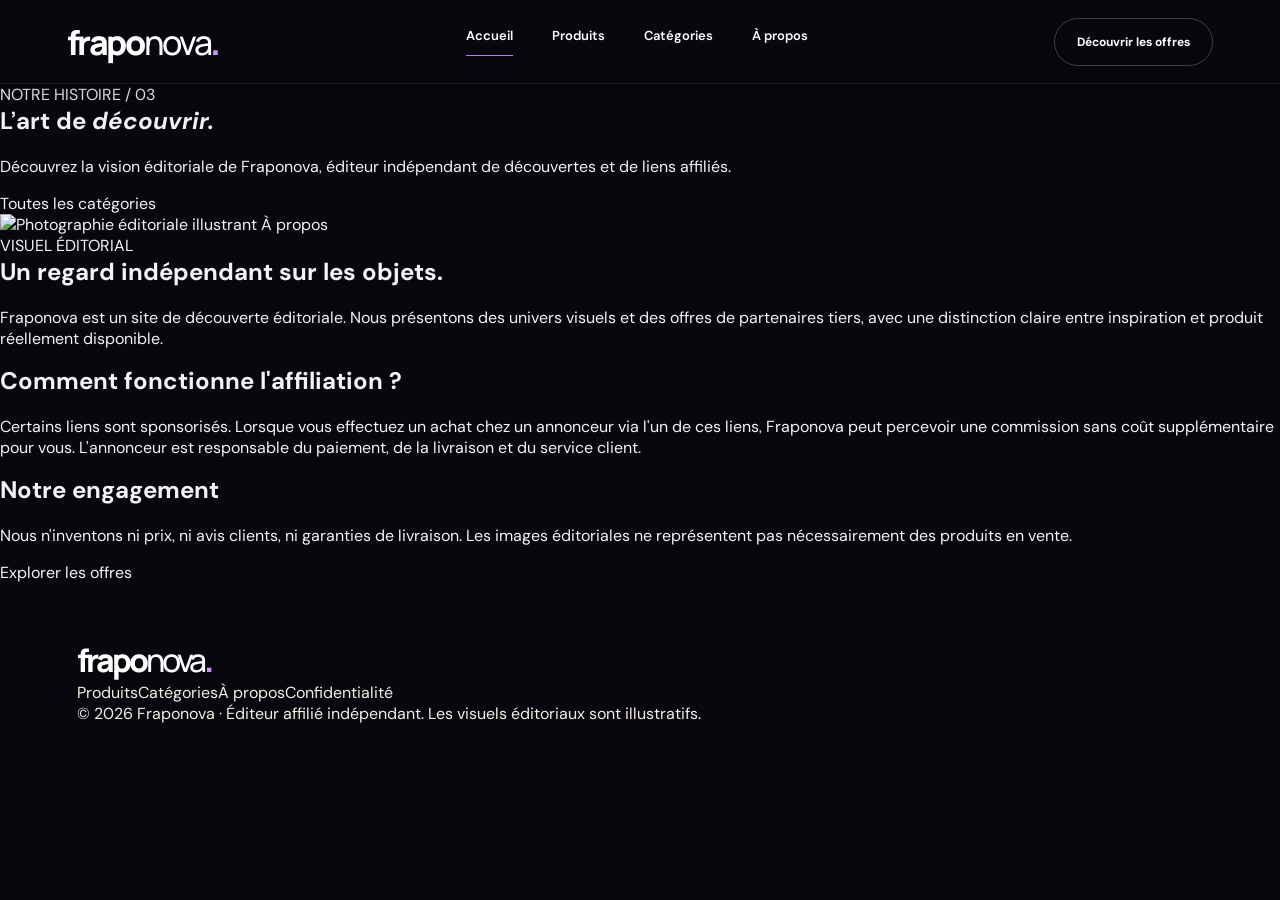
==== a-propos.html @ 172265f8 "feat: add indexable a-propos.html page" ====
<!doctype html><html lang="fr"><head><meta charset="utf-8"><meta name="viewport" content="width=device-width,initial-scale=1"><meta name="theme-color" content="#08070f"><meta name="description" content="Découvrez la vision éditoriale de Fraponova, éditeur indépendant de découvertes et de liens affiliés."><title>À propos | Fraponova</title><link rel="canonical" href="https://fraponova.com/a-propos.html"><link rel="preconnect" href="https://fonts.googleapis.com"><link rel="preconnect" href="https://fonts.gstatic.com" crossorigin><link href="https://fonts.googleapis.com/css2?family=DM+Sans:wght@400;500;600;700&family=Manrope:wght@400;500;600;700;800&display=swap" rel="stylesheet"><link rel="stylesheet" href="/catalog-preview.css"><link rel="stylesheet" href="/site-pages.css"></head><body><a class="skip" href="#content">Aller au contenu</a><header class="site-header"><a class="brand" href="/">frapo<span>nova</span><span class="brand-dot">.</span></a><nav aria-label="Navigation principale"><a href="/">Accueil</a><a href="/produits.html">Produits</a><a href="/categories.html">Catégories</a><a href="/a-propos.html">À propos</a></nav><a class="header-cta" href="/produits.html">Découvrir les offres</a></header><main id="content"><section class="inner-hero"><div class="inner-hero-copy"><div class="page-kicker">NOTRE HISTOIRE / 03</div><h1>L’art de <em>découvrir.</em></h1><p>Découvrez la vision éditoriale de Fraponova, éditeur indépendant de découvertes et de liens affiliés.</p><a class="text-link" href="/categories.html">Toutes les catégories</a></div><div class="inner-hero-media"><img src="https://images.unsplash.com/photo-1505740420928-5e560c06d30e?auto=format&fit=crop&w=1200&q=85" alt="Photographie éditoriale illustrant À propos" fetchpriority="high"><span>VISUEL ÉDITORIAL</span></div></section><section class="inner-section prose"><h2>Un regard indépendant sur les objets.</h2><p>Fraponova est un site de découverte éditoriale. Nous présentons des univers visuels et des offres de partenaires tiers, avec une distinction claire entre inspiration et produit réellement disponible.</p><h2>Comment fonctionne l'affiliation ?</h2><p>Certains liens sont sponsorisés. Lorsque vous effectuez un achat chez un annonceur via l'un de ces liens, Fraponova peut percevoir une commission sans coût supplémentaire pour vous. L'annonceur est responsable du paiement, de la livraison et du service client.</p><h2>Notre engagement</h2><p>Nous n'inventons ni prix, ni avis clients, ni garanties de livraison. Les images éditoriales ne représentent pas nécessairement des produits en vente.</p><a class="page-button" href="/produits.html">Explorer les offres</a></section></main><footer class="page-footer"><div class="page-footer-inner"><a class="brand" href="/">frapo<span>nova</span><span class="brand-dot">.</span></a><nav aria-label="Navigation secondaire"><a href="/produits.html">Produits</a><a href="/categories.html">Catégories</a><a href="/a-propos.html">À propos</a><a href="/confidentialite.html">Confidentialité</a></nav><p>© 2026 Fraponova · Éditeur affilié indépendant. Les visuels éditoriaux sont illustratifs.</p></div></footer></body></html>
---- catalog-preview.css ----
:root{--ink:#242b25;--paper:#f5f0e8;--cream:#fcfaf5;--olive:#4b5542;--orange:#bd6e46}*{box-sizing:border-box}html{scroll-behavior:smooth}body{margin:0;background:var(--paper);color:var(--ink);font-family:"DM Sans",sans-serif;-webkit-font-smoothing:antialiased}a{color:inherit;text-decoration:none}button,select{font:inherit}a:focus-visible,select:focus-visible{outline:3px solid var(--orange);outline-offset:4px}::selection{background:#d6bfa8}.skip{position:absolute;left:-9999px}.skip:focus{left:16px;top:16px;z-index:100;background:white;padding:14px}.announcement{background:#2b342b;color:#e9e6dc;text-align:center;padding:12px 16px;font-size:10px;font-weight:700;letter-spacing:.19em}.announcement span{color:#d5a379;margin:0 22px}.site-header{height:91px;display:flex;align-items:center;justify-content:space-between;padding:0 5.5%;border-bottom:1px solid #dedbd1;background:var(--cream)}.brand{font-family:Manrope,sans-serif;font-weight:800;letter-spacing:-.085em;font-size:32px;white-space:nowrap}.brand>span:first-child{font-weight:500}.brand-dot,.period{color:var(--orange)}.site-header nav{display:flex;gap:38px}.site-header nav a{font-size:12px;font-weight:600}.site-header nav a:hover,.underlined-link:hover,.text-action:hover{color:var(--orange)}.header-cta{border:1px solid #aab0a3;border-radius:100px;padding:15px 22px;font-size:12px;font-weight:700}.header-cta span{margin-left:18px}.hero{display:grid;grid-template-columns:53% 47%;min-height:690px}.hero-copy{padding:100px 7% 32px 10.4%;display:flex;flex-direction:column}.hero-topline,.section-number{font-size:11px;letter-spacing:.17em;font-weight:800}.hero-topline{display:flex;gap:13px;align-items:center}.line{width:30px;height:1px;background:var(--ink)}h1,h2,h3,p{margin-top:0}.hero h1,.intro-main h2,.collection-heading h2,.statement h2,.about h2{font-family:Manrope,sans-serif;letter-spacing:-.078em;font-weight:700}.hero h1{font-size:clamp(65px,7.2vw,124px);line-height:1.02;margin:44px 0 30px}.hero h1 em,.intro-main em,.collection-heading em,.statement em{font-family:Georgia,serif;font-weight:400;letter-spacing:-.085em}.outlined{-webkit-text-stroke:1.4px #283027;color:transparent}.hero-intro{max-width:435px;font-size:16px;line-height:1.85;color:#636b61}.hero-actions{display:flex;align-items:center;gap:26px;flex-wrap:wrap;margin-top:22px}.button{display:inline-flex;align-items:center;justify-content:space-between;gap:40px;border-radius:100px;padding:19px 25px;font-size:12px;font-weight:700;transition:transform .25s,background .25s}.button:hover{transform:translateY(-4px)}.button-dark{background:#303d31;color:white}.button-dark:hover{background:#4a5a49}.text-action{font-size:12px;font-weight:700;border-bottom:1px solid;padding:12px 0}.text-action span{margin-left:14px}.hero-bottom{display:flex;justify-content:space-between;gap:20px;margin-top:auto;padding-top:90px;font-size:10px;font-weight:700;letter-spacing:.13em;color:#7c8279}.hero-art{min-height:690px;background:radial-gradient(ellipse at 62% 45%,#c9c4ad 0%,#a8b19c 46%,#82917f 100%);position:relative;overflow:hidden;isolation:isolate}.art-orbit{position:absolute;border:1px solid #f5f2e777;border-radius:50%;width:85%;aspect-ratio:1;left:8%;top:9%}.orbit-two{width:115%;left:-7%;top:-9%;opacity:.6}.art-sculpture{position:absolute;inset:16% 12% 14%;filter:drop-shadow(30px 50px 24px #334b3b48);animation:float 7s ease-in-out infinite}.sculpture-body{position:absolute;left:20%;top:25%;width:65%;height:64%;border-radius:42% 43% 43% 45%;transform:rotate(-22deg);background:radial-gradient(ellipse at 30% 22%,#fffaf0 0%,#e9ddc6 28%,#b6a487 64%,#847a67 100%);box-shadow:inset -22px -25px 30px #675f4d60,inset 18px 20px 28px #fff9e4a6}.sculpture-top{position:absolute;left:31%;top:8%;width:45%;height:49%;border-radius:48%;transform:rotate(-26deg);background:radial-gradient(ellipse at 26% 25%,#f9eee1 0%,#cdbda4 48%,#948570 100%);box-shadow:inset -13px -15px 20px #746d5a66}.sculpture-glow{position:absolute;left:39%;top:17%;width:15%;height:18%;border-radius:50%;background:#fff9e3;filter:blur(23px);opacity:.7}.sculpture-shadow{position:absolute;left:21%;bottom:1%;width:70%;height:12%;background:#273d3477;filter:blur(23px);border-radius:50%}.art-caption{position:absolute;top:38px;left:38px;color:#f9f7e9;font-size:11px;font-weight:700;letter-spacing:.16em;line-height:1.5}.art-asterisk{position:absolute;right:10%;top:11%;font-size:100px;color:#e9e5c2;animation:rotate 28s linear infinite}.art-index{position:absolute;right:35px;bottom:32px;color:#f6f3e9;font-size:11px;letter-spacing:.2em}.marquee{overflow:hidden;background:#d6d7c8;border-block:1px solid #c8c9b9}.marquee>div{width:max-content;white-space:nowrap;padding:22px 0;font-size:13px;letter-spacing:.2em;font-weight:800;animation:marquee 34s linear infinite}.marquee span{color:var(--orange);padding:0 55px;font-size:22px}.intro-section,.catalog-section,.about{padding:112px 6%}.intro-section{background:var(--cream)}.intro-main{display:grid;grid-template-columns:1.5fr 1fr;gap:8%;align-items:end;margin-top:30px}.intro-main h2{font-size:clamp(55px,6vw,96px);line-height:1.07;margin:0}.intro-main p{max-width:430px;font-size:17px;line-height:1.9;color:#636b61}.underlined-link{display:inline-block;font-size:13px;font-weight:700;border-bottom:1px solid;padding:14px 0}.underlined-link span{margin-left:40px}.catalog-section{background:#ebe9e0}.collection-heading{display:flex;align-items:end;justify-content:space-between;gap:40px;margin-bottom:48px}.collection-heading h2{font-size:clamp(55px,6.4vw,96px);margin:22px 0 0}.collection-heading>p{max-width:320px;line-height:1.8;color:#60695f;font-size:14px}.catalog-toolbar{border-top:1px solid #c9cec2;padding:24px 0;display:flex;justify-content:space-between;align-items:center;gap:20px}.catalog-toolbar>span{font-size:11px;letter-spacing:.15em;font-weight:800}.controls{display:flex;gap:20px;flex-wrap:wrap}.controls label{font-size:11px;font-weight:700;display:flex;align-items:center;gap:10px}.controls select{border:1px solid #c8cbbf;border-radius:30px;background:#f9f8f2;padding:10px 13px;color:#2c392d}.cards{display:grid;grid-template-columns:repeat(3,minmax(0,1fr));gap:24px;margin-top:20px}.card{background:#faf9f4;overflow:hidden;transition:transform .3s,box-shadow .3s}.card:hover{transform:translateY(-6px);box-shadow:0 18px 40px #26372b17}.art{height:290px;display:grid;place-items:center;background:radial-gradient(circle at 40% 35%,#e7e1d4,#b9c5b2);font-size:105px}.card-body{padding:27px}.pill{font-size:10px;letter-spacing:.15em;text-transform:uppercase;font-weight:800;color:#8a765d}.card h3{font:700 25px/1.25 Manrope,sans-serif;letter-spacing:-.04em;margin:13px 0}.card p{font-size:14px;line-height:1.75;color:#626b61}.offer-link{display:inline-flex;align-items:center;justify-content:center;background:#303d31;color:#fff;padding:15px 22px;border-radius:100px;font-size:12px;font-weight:700;margin-top:12px}.offer-link:hover{background:#4d604e}.disabled{display:inline-block;background:#e3e5de;color:#53645c;padding:15px 22px;border-radius:100px;font-size:12px;font-weight:700}#catalog-message{font-size:12px;color:#667165;line-height:1.7}.statement{min-height:550px;background:#394b3d;color:#f7f1e6;text-align:center;display:flex;flex-direction:column;align-items:center;justify-content:center;padding:90px 20px;position:relative;overflow:hidden}.statement:before,.statement:after{content:"";position:absolute;width:420px;height:420px;border:1px solid #f7f1e62b;border-radius:50%;left:-200px;top:50px}.statement:after{left:auto;right:-180px;top:100px}.statement-star{font-size:46px;color:#d5ad85}.statement>p{font-size:11px;letter-spacing:.2em;font-weight:800;margin:15px 0}.statement h2{font-size:clamp(64px,8vw,120px);line-height:1.04;margin:12px 0 30px}.button-light{background:#f4efe5;color:#2b392c}.about{display:grid;grid-template-columns:1fr 1.5fr;gap:10%;background:var(--cream)}.about h2{font-size:clamp(45px,5vw,76px);line-height:1.1}.about p{max-width:750px;font-size:15px;line-height:1.9;color:#667064}footer{background:#252f27;color:#f3efe4;padding:55px 6% 25px}.footer-top,.footer-bottom{display:flex;align-items:center;justify-content:space-between;gap:25px}.footer-top>span,.footer-top>a:last-child,.footer-bottom{font-size:10px;font-weight:700;letter-spacing:.14em}.footer-bottom{border-top:1px solid #ffffff32;margin-top:55px;padding-top:23px;color:#bfc7b9}@keyframes float{50%{transform:translateY(-16px) rotate(2deg)}}@keyframes rotate{to{transform:rotate(360deg)}}@keyframes marquee{to{transform:translateX(-50%)}}@media(max-width:900px){.site-header nav{gap:15px}.hero{grid-template-columns:1fr}.hero-copy{min-height:620px;padding:75px 7% 35px}.hero-art{min-height:540px}.intro-main{grid-template-columns:1fr}.cards{grid-template-columns:repeat(2,minmax(0,1fr))}}@media(max-width:600px){.announcement{font-size:8px;letter-spacing:.09em}.announcement span{margin:0 8px}.site-header{height:72px;padding:0 5%}.brand{font-size:27px}.site-header nav{display:none}.header-cta{padding:12px 14px;font-size:10px}.header-cta span{margin-left:6px}.hero-copy{min-height:570px;padding:67px 6% 30px}.hero h1{font-size:clamp(57px,13vw,84px);margin:38px 0 24px}.hero-intro{font-size:15px}.hero-actions{gap:17px}.hero-bottom{font-size:9px}.hero-art{min-height:410px}.art-asterisk{font-size:70px}.intro-section,.catalog-section,.about{padding:76px 6%}.intro-main h2,.collection-heading h2{font-size:clamp(51px,11vw,70px)}.collection-heading{display:block}.collection-heading>p{margin-top:20px}.catalog-toolbar{align-items:flex-start;flex-direction:column}.cards{grid-template-columns:1fr}.art{height:270px}.about{grid-template-columns:1fr;gap:20px}.footer-top,.footer-bottom{align-items:flex-start;flex-direction:column}.footer-bottom{gap:12px}}@media(prefers-reduced-motion:reduce){*,*:before,*:after{animation-duration:.01ms!important;scroll-behavior:auto!important;transition-duration:.01ms!important}}
/* Fraponova Signature — immersive dark experience */
:root{color-scheme:dark;--ink:#f8f5ff;--paper:#090711;--cream:#100c19;--olive:#b26cf4;--orange:#f49cc2}
body{background:#090711;color:#f8f5ff}
.announcement{background:#15101d;color:#c6b5d7;border-bottom:1px solid #ffffff16}.announcement span{color:#d47df9}
.site-header{background:#090711ee;border-color:#ffffff1c;position:relative;z-index:5}.brand{letter-spacing:-.07em}.brand-dot,.period{color:#d58cff}.site-header nav a{color:#ddd4e8}.header-cta{border-color:#a25bbd80;background:#ffffff08}.header-cta:hover{background:#b675e729}
.hero{background:radial-gradient(ellipse at 65% 18%,#3d163c 0%,#160e20 42%,#090711 80%);min-height:760px}.hero-copy{position:relative;z-index:2;padding-top:115px}.hero-topline{color:#d18cf4}.line{background:#d18cf4}.hero h1{font-size:clamp(60px,6.6vw,112px);letter-spacing:-.075em;line-height:1.07}.hero h1 em{background:linear-gradient(105deg,#faabbd 5%,#d885ed 60%,#9565fa);background-clip:text;-webkit-background-clip:text;color:transparent;font-weight:400}.hero-intro{color:#c2b7c9}.hero-bottom{color:#9b8ba6}.button-dark{background:#f9f5ff;color:#17101c}.button-dark:hover{background:#e8d3fb}.text-action{color:#d6c4e4}.hero-art{background:radial-gradient(ellipse at 55% 50%,#612959 0%,#30142f 35%,#100b1c 73%);overflow:hidden}.hero-art:before{content:"";position:absolute;width:125%;height:72%;top:-32%;left:15%;border:2px solid #ffa6c6a8;border-radius:50%;transform:rotate(-29deg);box-shadow:0 0 80px #d17a9d33}.hero-art:after{content:"";position:absolute;inset:0;background:radial-gradient(ellipse at 60% 80%,#fc8f9730,transparent 45%);pointer-events:none}.art-orbit{border-color:#f3a7e640}.orbit-two{border-color:#b88cf52e}.art-caption,.art-index{color:#dfcde5}.art-asterisk{color:#e58ef3;opacity:.55;filter:blur(1px)}
.device-scene{position:absolute;inset:10% 4% 5%;perspective:1000px;filter:drop-shadow(0 30px 28px #0008);animation:float 7s ease-in-out infinite}.device{position:absolute;border-radius:39px;border:5px solid #b08ebd;box-shadow:inset 0 0 0 2px #1d102a,0 0 0 2px #35213f,25px 35px 55px #0009;overflow:hidden}.device-back{width:45%;height:67%;left:15%;top:16%;transform:rotate(-16deg) skewY(-3deg);background:linear-gradient(130deg,#f6c1ed,#8b56ac 45%,#2d1a4d 100%)}.device-camera{position:absolute;left:14px;top:16px;width:93px;height:99px;background:#9a70b1bb;border-radius:25px;display:grid;grid-template-columns:1fr 1fr;align-items:center;justify-items:center;padding:8px;box-shadow:inset 0 0 0 2px #d7b3e6}.device-camera i{width:34px;height:34px;border-radius:50%;background:radial-gradient(circle at 45% 45%,#6a8bc4 0 8%,#0b112b 15% 40%,#382852 44% 65%,#c1a2e1 70%);border:3px solid #30213b}.device-logo{position:absolute;top:48%;left:43%;font-size:55px;color:#d7a8ed88}.device-front{width:48%;height:75%;left:44%;top:8%;transform:rotate(13deg) skewY(2deg);background:#080613;padding:8px}.device-screen{height:100%;border-radius:30px;background:radial-gradient(ellipse at 70% 10%,#c35bb8 0%,#663bb6 24%,#140d36 55%,#090915 100%);position:relative;overflow:hidden;display:flex;align-items:flex-end;padding:26px}.device-screen:before{content:"";position:absolute;width:130%;height:70%;left:-30%;top:22%;border:28px solid #f38bc4;border-radius:50%;transform:rotate(-40deg);filter:blur(5px);box-shadow:0 0 60px #f58ca0}.device-screen span{font:800 clamp(20px,3vw,42px)/.95 Manrope,sans-serif;letter-spacing:-.07em;z-index:1;color:#fff9}.device-island{position:absolute;top:18px;left:36%;width:30%;height:18px;background:#050408;border-radius:20px;z-index:2}.device-reflection{position:absolute;width:65%;height:12%;bottom:1%;left:18%;background:#ec8ef93a;filter:blur(34px);border-radius:50%}.hero-float{position:absolute;z-index:2;border:1px solid #ffffff3b;background:#1b112bbd;backdrop-filter:blur(15px);border-radius:15px;padding:16px 20px;font-size:11px;font-weight:700;box-shadow:0 12px 35px #0004}.float-one{right:5%;top:43%}.float-two{left:5%;bottom:14%}
.marquee{background:#23132f;border-color:#744178}.marquee>div{color:#ead6f4}.marquee span{color:#e58edc}.intro-section{background:#100c19}.intro-main p,.collection-heading>p,.about p{color:#b9aebf}.underlined-link{color:#edc9ff}.catalog-section{background:#130f1c}.catalog-toolbar{border-color:#ffffff26}.controls select{background:#20182a;border-color:#76547d;color:#f9f4ff}.card{background:#211829;border:1px solid #ffffff1c;border-radius:24px;box-shadow:0 12px 35px #0003}.card:hover{box-shadow:0 20px 50px #9c48c01e}.art{background:radial-gradient(circle at 45% 28%,#9e69ba,#2a1a3e 58%,#160f22);color:#e2b4fa}.pill{color:#dc91ed}.card p{color:#bcb0c4}.offer-link{background:linear-gradient(115deg,#aa6bf0,#df79b9);color:#100b1b}.offer-link:hover{background:#e59bfa}.statement{background:radial-gradient(circle at 50% 30%,#5b275f,#25142d 60%,#160d21)}.statement-star{color:#ed9be4}.button-light{background:#f9f4ff;color:#21112a}.about{background:#100c19}footer{background:#08070e}.footer-bottom{color:#b4a6c2}
@media(max-width:900px){.hero{grid-template-columns:1fr}.hero-copy{min-height:580px;padding-top:70px}.hero-art{min-height:590px}.device-scene{inset:6% 13% 3%}.hero-float{font-size:10px}}
@media(max-width:600px){.hero-copy{min-height:540px;padding-top:60px}.hero h1{font-size:clamp(51px,12vw,74px)}.hero-art{min-height:450px}.device-scene{inset:5% 2% 4%}.device{border-radius:26px}.device-back{height:68%;width:43%;left:19%}.device-front{height:75%;width:45%;left:47%}.device-screen{border-radius:18px;padding:15px}.device-camera{width:62px;height:65px;left:9px;top:9px;border-radius:16px;padding:5px}.device-camera i{width:22px;height:22px;border-width:2px}.device-logo{font-size:35px}.hero-float{padding:11px 12px;font-size:9px}.float-one{right:2%;top:45%}.float-two{left:2%;bottom:10%}.art-caption{left:18px;top:18px}.art-index{right:15px;bottom:15px}.hero-actions{align-items:flex-start}.text-action{font-size:11px}}

/* Signature v2 — actual editorial photography, depth and cinematic composition */
.hero-art{background:radial-gradient(ellipse at 40% 50%,#71375b 0%,#24112b 58%,#0a0711 100%)}
.hero-photo-wrap{position:absolute;inset:0;overflow:hidden;isolation:isolate}
.hero-photo{position:absolute;width:100%;height:100%;object-fit:cover;object-position:52% 48%;filter:saturate(1.3) contrast(1.12);transform:scale(1.11);animation:photo-arrive 1.4s cubic-bezier(.2,.7,.1,1) both}
.hero-photo-wrap:after{content:"";position:absolute;inset:0;background:linear-gradient(90deg,#140b21b0 0%,#0a06123d 45%,#0b06114d 100%),linear-gradient(0deg,#0a0711e8 0%,transparent 37%,#1008184d 100%)}
.photo-shine{position:absolute;inset:-50%;background:linear-gradient(110deg,transparent 35%,#f5b5f31a 47%,transparent 58%);transform:translateX(-45%) rotate(10deg);animation:shine 9s ease-in-out infinite;z-index:2}
.device-scene{display:none}.art-caption,.art-index,.hero-float{z-index:3}.hero-float{background:#1c0d2ac9;box-shadow:0 20px 55px #0007}.art-orbit,.art-asterisk{z-index:2}
.hero h1{max-width:750px}.hero h1 em{filter:drop-shadow(0 0 26px #d678e833)}
.experience-strip{display:grid;grid-template-columns:1fr 1fr;min-height:650px;background:#171021}
.experience-image{min-height:560px;position:relative;overflow:hidden;background:#21142d}.experience-image img{width:100%;height:100%;position:absolute;inset:0;object-fit:cover;object-position:center;filter:saturate(1.05) contrast(1.1);transition:transform 1s cubic-bezier(.2,.7,.1,1)}.experience-image:hover img{transform:scale(1.07)}.experience-image:after{content:"";position:absolute;inset:0;background:linear-gradient(90deg,transparent,#17102128)}
.experience-copy{padding:11% 12%;display:flex;flex-direction:column;align-items:flex-start;justify-content:center}.experience-copy .section-number{color:#dca3ff}.experience-copy h2{font:700 clamp(48px,5vw,84px)/1.1 Manrope,sans-serif;letter-spacing:-.075em;margin:28px 0}.experience-copy h2 em{font-family:Georgia,serif;font-weight:400;color:#e1a0e5}.experience-copy p{font-size:16px;line-height:1.85;color:#c8b8d1;max-width:450px}.experience-copy small{display:block;color:#8c7d99;font-size:10px;line-height:1.6;margin-top:36px}.experience-copy .button{margin-top:22px}
@keyframes photo-arrive{from{opacity:0;transform:scale(1.24)}to{opacity:1;transform:scale(1.11)}}@keyframes shine{50%{transform:translateX(35%) rotate(10deg)}}@media(max-width:900px){.experience-strip{grid-template-columns:1fr}.experience-image{min-height:520px}.experience-copy{padding:75px 7%}.hero-photo{object-position:center 38%}}@media(max-width:600px){.hero-photo{object-position:50% 40%}.hero-art{min-height:500px}.experience-image{min-height:410px}.experience-copy{padding:70px 6%}.experience-copy h2{font-size:clamp(49px,11vw,67px)}.hero-float{max-width:170px}.hero h1{font-size:clamp(50px,12vw,73px)}}@media(prefers-reduced-motion:reduce){.hero-photo{animation:none;transform:none}.photo-shine{animation:none}}

/* Hero resilience: photographic backdrop even if overlay markup is not painted */
.hero-art{background-image:linear-gradient(0deg,#0c0717a6,#21102733),url("https://images.unsplash.com/photo-1709178294947-42963a9a33b8?auto=format&fit=crop&w=1100&q=85");background-size:cover;background-position:center;min-height:690px}
.hero-photo-wrap{z-index:1}.hero-photo{display:block;visibility:visible;opacity:1;object-fit:cover}.hero-art:before,.hero-art:after{pointer-events:none}
@media(max-width:900px){.hero-art{min-height:540px}}@media(max-width:600px){.hero-art{min-height:460px}}

/* Signature V3 — full responsive cinematic system */
:root{--paper:#090611;--cream:#100b1c;--ink:#fff9ff;--orange:#eeb0e9}html{scroll-padding-top:80px}body{background:#090611;overflow-x:hidden}img{max-width:100%;display:block}a:focus-visible,select:focus-visible{outline:2px solid #efa2ff;outline-offset:5px}.announcement{background:#110b1b}.site-header{position:sticky;top:0;z-index:100;height:78px;background:#0b0815ed;backdrop-filter:blur(24px);border-color:#ffffff20}.brand{color:#fff}.site-header nav a:hover{color:#e8a4f8}.header-cta{background:#ffffff0d;color:#fff;border:1px solid #ffffff40}.header-cta:hover{background:#a463cd4d}
.signature-hero{min-height:750px;display:grid;grid-template-columns:49% 51%;position:relative;overflow:hidden;background:radial-gradient(ellipse at 69% 25%,#441b55 0%,#1b0d2e 42%,#090611 80%)}.hero-glow{position:absolute;inset:0;background:radial-gradient(ellipse at 80% 65%,#f04bb822,transparent 43%);pointer-events:none}.signature-copy{padding:115px 0 40px 11%;position:relative;z-index:5;display:flex;flex-direction:column;align-items:flex-start}.eyebrow,.section-kicker{font-size:11px;font-weight:800;letter-spacing:.22em;color:#e4a3ef}.eyebrow{display:flex;align-items:center;gap:12px}.eyebrow-line{width:30px;height:1px;background:#e4a3ef}.signature-copy h1{font:800 clamp(76px,8.4vw,148px)/.98 Manrope,sans-serif;letter-spacing:-.095em;margin:55px -35% 28px 0;position:relative;z-index:4;text-shadow:0 10px 55px #0006}.signature-copy h1 span{background:linear-gradient(100deg,#ffc4dc 10%,#dca0ff 56%,#8e6afa);-webkit-background-clip:text;background-clip:text;color:transparent}.signature-copy>p{max-width:445px;font-size:17px;line-height:1.85;color:#c9bdd3}.signature-actions{display:flex;align-items:center;gap:26px;flex-wrap:wrap;margin-top:22px}.primary-cta{background:linear-gradient(115deg,#f1b0f2,#b98bff);border-radius:999px;color:#170d25;font-size:12px;font-weight:800;display:inline-flex;align-items:center;gap:32px;padding:19px 26px;box-shadow:0 12px 45px #bc69ef45;transition:transform .3s,box-shadow .3s}.primary-cta:hover{transform:translateY(-4px);box-shadow:0 17px 55px #bc69ef77}.secondary-cta{font-size:12px;font-weight:700;color:#eee1f7}.secondary-cta span{margin-left:12px}.hero-micro{margin-top:auto;padding-top:80px;width:100%;display:flex;justify-content:space-between;gap:16px;font-size:10px;letter-spacing:.14em;color:#a79bb6}
.signature-visual{min-height:750px;position:relative;isolation:isolate;background:radial-gradient(ellipse at 50% 54%,#9c3c94 0%,#55245e 33%,#1b0d2c 72%,transparent 100%);overflow:hidden}.signature-visual:before{content:"";position:absolute;inset:0;background:radial-gradient(ellipse at 55% 50%,#efb0f42e,transparent 65%);z-index:0}.visual-ring{position:absolute;border:1px solid #eeb6f777;border-radius:50%;width:110%;height:55%;top:25%;left:-6%;transform:rotate(-31deg);box-shadow:0 0 55px #d273fa28}.ring-two{width:125%;height:73%;top:13%;left:-16%;transform:rotate(32deg);border-color:#ffffff25}.phone-photo{position:absolute;overflow:hidden;background:#20122e;border:7px solid #bd8ac8;border-radius:42px;box-shadow:0 0 0 2px #3a254c,30px 40px 70px #08020cbd,inset 0 0 10px #fff5;transition:transform .7s cubic-bezier(.2,.7,.1,1)}.phone-photo img{width:100%;height:100%;object-fit:cover;filter:saturate(1.2) contrast(1.08)}.back-phone{width:42%;height:66%;left:16%;top:16%;transform:rotate(-19deg);z-index:1}.front-phone{width:44%;height:73%;left:47%;top:10%;transform:rotate(14deg);z-index:2;border-color:#d5addb}.signature-visual:hover .back-phone{transform:rotate(-24deg) translate(-8px,-8px)}.signature-visual:hover .front-phone{transform:rotate(18deg) translate(8px,-9px)}.visual-light{position:absolute;bottom:3%;left:20%;width:65%;height:15%;background:#e47ed37a;filter:blur(55px)}.visual-label{position:absolute;z-index:3;background:#1e112ecf;border:1px solid #ffffff40;backdrop-filter:blur(20px);border-radius:15px;padding:17px 21px;font-size:11px;font-weight:800;box-shadow:0 15px 40px #0005}.label-top{right:3%;top:44%}.label-bottom{left:3%;bottom:15%}.visual-caption{position:absolute;bottom:17px;right:18px;font-size:9px;letter-spacing:.12em;color:#d3b8da;z-index:4}
.signature-ticker{overflow:hidden;background:#2b143d;border-top:1px solid #8b498d;border-bottom:1px solid #8b498d}.signature-ticker>div{white-space:nowrap;min-width:max-content;padding:19px 0;animation:tick 36s linear infinite;font-size:12px;font-weight:800;letter-spacing:.2em;color:#f6e8ff}.signature-ticker span{color:#ed8bcf;margin:0 48px}@keyframes tick{to{transform:translateX(-40%)}}
.discovery-section{padding:130px 6% 150px;background:linear-gradient(#0d0918,#120b1d)}.discovery-head{display:flex;justify-content:space-between;align-items:end;gap:30px;margin:30px 0 55px}.discovery-head h2,.editorial-copy h2,.closing-banner h2{font:800 clamp(52px,6vw,105px)/1.07 Manrope,sans-serif;letter-spacing:-.075em;margin:0}.discovery-head h2 em,.editorial-copy h2 em,.closing-banner h2 em{font-family:Georgia,serif;font-weight:400;color:#e4a1ec}.discovery-head p{max-width:335px;color:#b7a8c5;line-height:1.8;font-size:14px}.discovery-grid{display:grid;grid-template-columns:1.25fr 1fr 1fr;gap:22px}.discovery-tile{min-height:470px;border-radius:27px;position:relative;overflow:hidden;background:#2d1a39;isolation:isolate;border:1px solid #ffffff1b}.discovery-tile img{position:absolute;inset:0;width:100%;height:100%;object-fit:cover;transition:transform .8s cubic-bezier(.2,.7,.1,1)}.discovery-tile:hover img{transform:scale(1.09)}.discovery-tile:after{content:"";position:absolute;inset:0;background:linear-gradient(0deg,#080610ed 0%,#08061088 30%,transparent 75%);z-index:1}.tile-tech img{object-position:50% 50%}.tile-audio img{object-position:45% 50%}.tile-content{position:absolute;z-index:2;bottom:28px;left:28px;right:28px}.tile-content>span:first-child{font-size:10px;letter-spacing:.16em;color:#e9b2e9;font-weight:800}.tile-content h3{font:800 clamp(25px,2.5vw,42px)/1.1 Manrope,sans-serif;letter-spacing:-.05em;margin:12px 0}.tile-content p{color:#d2c4d8;font-size:12px;margin:0}.tile-arrow{position:absolute;right:0;bottom:0;font-size:25px;color:#fff}
.editorial-feature{display:grid;grid-template-columns:1fr 1fr;min-height:670px;background:#20122c}.editorial-media{position:relative;min-height:600px;overflow:hidden}.editorial-media img{position:absolute;width:100%;height:100%;object-fit:cover;object-position:center}.editorial-copy{padding:12%;display:flex;flex-direction:column;justify-content:center;align-items:flex-start}.editorial-copy h2{font-size:clamp(46px,5vw,80px);margin:35px 0 24px}.editorial-copy>p{font-size:15px;line-height:1.9;color:#d3c5d8;max-width:470px}.editorial-copy .primary-cta{margin-top:20px}.editorial-copy small{font-size:10px;color:#ad9eb9;line-height:1.6;margin-top:40px;max-width:400px}
.catalog-section{padding-top:120px;padding-bottom:130px;background:#0f0a19}.collection-heading h2{font-size:clamp(46px,5.2vw,83px)}.catalog-toolbar{border-color:#ffffff29}.cards{gap:26px}.card{overflow:hidden}.card-body{padding:28px}.art{min-height:240px;background:radial-gradient(circle at 40% 32%,#a277d5,#302044 60%,#170f23)}.card h3{font-size:25px}.offer-link{border-radius:999px}.closing-banner{min-height:610px;display:flex;flex-direction:column;justify-content:center;align-items:center;text-align:center;background:radial-gradient(ellipse at 50% 20%,#6e2d74,#2b163a 50%,#120b20 90%);padding:80px 20px}.closing-banner>span{font-size:11px;font-weight:800;letter-spacing:.2em;color:#ebadf3}.closing-banner h2{margin:40px 0}.about{padding-top:100px;padding-bottom:100px}
@media(max-width:1100px){.signature-copy{padding-left:7%}.signature-copy h1{font-size:clamp(67px,8vw,115px)}.discovery-grid{gap:15px}.discovery-tile{min-height:390px}}
@media(max-width:900px){.signature-hero{grid-template-columns:1fr}.signature-copy{padding:85px 7% 35px;min-height:540px}.signature-copy h1{margin:35px 0 24px;font-size:clamp(72px,12vw,118px)}.hero-micro{padding-top:65px}.signature-visual{min-height:590px}.phone-photo{border-radius:35px}.back-phone{width:34%;left:24%}.front-phone{width:36%;left:50%}.discovery-grid{grid-template-columns:1fr 1fr}.tile-tech{grid-column:span 2}.discovery-tile{min-height:400px}.editorial-feature{grid-template-columns:1fr}.editorial-media{min-height:540px}.editorial-copy{padding:80px 7%}.discovery-head{align-items:flex-start;flex-direction:column}}
@media(max-width:600px){.announcement{font-size:8px;letter-spacing:.09em}.announcement span{margin:0 8px}.site-header{height:69px;padding:0 5%}.site-header nav{display:none}.brand{font-size:27px}.header-cta{font-size:10px;padding:12px}.header-cta span{margin-left:8px}.signature-copy{min-height:500px;padding:67px 6% 25px}.eyebrow{font-size:9px;letter-spacing:.13em}.signature-copy h1{font-size:clamp(61px,14vw,86px);letter-spacing:-.085em;margin:36px 0 25px}.signature-copy>p{font-size:14px;max-width:340px}.signature-actions{gap:17px}.primary-cta{padding:16px 19px;gap:12px;font-size:11px}.secondary-cta{font-size:11px}.hero-micro{font-size:8px;padding-top:65px}.signature-visual{min-height:490px}.phone-photo{border-radius:24px;border-width:5px}.back-phone{width:48%;height:69%;left:13%;top:16%}.front-phone{width:48%;height:74%;left:45%;top:10%}.visual-label{padding:10px;font-size:8px}.label-top{right:2%;top:45%}.label-bottom{left:2%;bottom:11%}.visual-caption{font-size:7px}.discovery-section{padding:85px 5%}.discovery-head h2{font-size:clamp(49px,11vw,67px)}.discovery-grid{grid-template-columns:1fr}.tile-tech{grid-column:auto}.discovery-tile{min-height:400px}.tile-content h3{font-size:35px}.editorial-media{min-height:390px}.editorial-copy{padding:65px 6%}.editorial-copy h2{font-size:clamp(47px,10vw,66px)}.catalog-section{padding-top:75px;padding-bottom:80px}.closing-banner{min-height:500px}.closing-banner h2{font-size:clamp(50px,12vw,75px)}}
@media(prefers-reduced-motion:reduce){.signature-ticker>div{animation:none}.phone-photo,.discovery-tile img,.primary-cta{transition:none}}

/* Mobile navigation, touch accessibility and native select resilience */
.mobile-discover{display:none;color:#e7c5f4;text-decoration:none;font-size:12px;font-weight:700}
.controls select{appearance:auto;-webkit-appearance:menulist;min-width:130px;cursor:pointer;touch-action:manipulation;position:relative;z-index:2}
@media(max-width:600px){.mobile-discover{display:inline-flex;align-items:center;min-height:44px}.header-cta{min-height:44px;display:inline-flex;align-items:center}.site-header{gap:12px}.signature-actions>a{min-height:44px}.controls{display:flex;flex-wrap:wrap;gap:12px}.controls label{display:flex;flex-direction:column;gap:6px}.controls select{min-height:44px}.catalog-toolbar{align-items:flex-start;flex-direction:column;gap:16px}.signature-copy h1{overflow-wrap:normal;max-width:100%}}
@media(max-width:370px){.mobile-discover{display:none}.signature-copy h1{font-size:57px}.signature-actions{gap:12px}.secondary-cta{font-size:10px}}

/* French reference-matched presentation — dark cinematic, blush highlights */
.announcement{display:none!important}.site-header{height:84px;position:relative;padding:0 5.2%;background:#08060c;border-bottom:0}.site-header .brand{font-size:34px;letter-spacing:-.07em}.site-header nav{gap:39px}.site-header nav a{font-size:13px;color:#fff}.site-header nav a:first-child{border-bottom:1px solid #e6a3f4;padding-bottom:11px}.header-cta{background:transparent;border:1px solid #ffffff38}
.signature-hero{min-height:640px;grid-template-columns:45% 55%;background:radial-gradient(ellipse at 77% 43%,#512040 0%,#170b1d 47%,#050409 81%)}.signature-copy{padding:56px 0 32px 10%;z-index:5}.signature-copy .eyebrow{display:inline-flex;border:1px solid #a84cd1;border-left-color:#ff9568;border-radius:50px;padding:9px 13px;font-size:12px;letter-spacing:0;color:#e8abef}.signature-copy .eyebrow-line{display:none}.signature-copy h1{font-size:clamp(63px,6.1vw,100px);line-height:.99;letter-spacing:-.078em;margin:24px -22% 20px 0;font-weight:800}.signature-copy h1 span{font-family:Georgia,serif;font-style:italic;font-weight:400;letter-spacing:-.06em;background:linear-gradient(105deg,#ffb3ba,#d57fe0);-webkit-background-clip:text;background-clip:text}.signature-copy>p{font-size:15px;line-height:1.65;max-width:435px;color:#e2dbe3}.signature-actions{margin-top:24px;gap:15px}.signature-actions .primary-cta{background:#fff;color:#0b0910;box-shadow:none;font-size:13px;padding:17px 22px}.signature-actions .secondary-cta{border:1px solid #ffffff59;border-radius:50px;padding:17px 20px;font-size:12px}.signature-copy .hero-micro{font-size:9px;opacity:.7;padding-top:45px}
.signature-visual{min-height:640px;background:radial-gradient(ellipse at 60% 52%,#77376d 0%,#2c1338 46%,#0a0611 80%)}.signature-visual:after{content:"";position:absolute;inset:0;background:radial-gradient(ellipse at 65% 13%,#ffa36b7a,transparent 40%),radial-gradient(ellipse at 35% 90%,#d044df55,transparent 52%);pointer-events:none}.visual-ring{border:2px solid #f3a0e8a8;box-shadow:0 0 65px #e78deb4d}.phone-photo{border-color:#b98ec2;box-shadow:0 0 0 2px #32203e,25px 34px 85px #050108d9}.back-phone{width:38%;height:65%;left:21%;top:16%;transform:rotate(-18deg)}.front-phone{width:40%;height:72%;left:49%;top:10%;transform:rotate(13deg)}.visual-label{border:1px solid #ffffff55;background:#160f24a6;border-radius:12px;padding:15px;font-size:11px}.label-top{right:3%;top:39%}.label-bottom{right:3%;left:auto;top:51%;bottom:auto}.visual-caption{z-index:5}
.category-dock{position:relative;z-index:10;max-width:1300px;width:90%;margin:-10px auto 0;padding:10px;display:grid;grid-template-columns:repeat(6,minmax(0,1fr));gap:5px;background:linear-gradient(120deg,#291633dd,#10101bdc);border:1px solid #ffffff40;border-radius:27px;box-shadow:0 22px 65px #0009;backdrop-filter:blur(30px)}.category-dock a{display:flex;align-items:center;justify-content:center;flex-direction:column;min-height:85px;border-radius:20px;font-size:12px;font-weight:600;color:#f5eef7;text-decoration:none;transition:background .2s}.category-dock a:first-child,.category-dock a:hover{background:linear-gradient(115deg,#7c39817a,#ffffff0a);border:1px solid #d58bdd80}.category-dock span{font-size:28px;font-weight:400;margin-bottom:9px;line-height:1}.signature-ticker{margin-top:45px}
.discovery-section{padding:75px 5% 120px}.discovery-head{margin:22px 0 40px}.discovery-head h2{font-size:clamp(53px,5.8vw,88px)}.discovery-grid{grid-template-columns:repeat(3,minmax(0,1fr));gap:18px}.discovery-tile{min-height:410px}.tile-tech{grid-column:auto}
@media(max-width:900px){.site-header{height:70px}.signature-hero{grid-template-columns:1fr}.signature-copy{padding:75px 7% 30px;min-height:500px}.signature-copy h1{font-size:clamp(68px,10vw,98px);margin:25px 0}.signature-visual{min-height:560px}.category-dock{grid-template-columns:repeat(3,minmax(0,1fr));margin-top:15px}.discovery-grid{grid-template-columns:1fr 1fr}.tile-tech{grid-column:span 2}}
@media(max-width:600px){.site-header{padding:0 5%;height:68px}.site-header .brand{font-size:28px}.signature-copy{padding:53px 6% 20px;min-height:440px}.signature-copy h1{font-size:clamp(53px,12.5vw,73px);margin:22px 0 18px}.signature-copy .eyebrow{font-size:10px}.signature-copy>p{font-size:13px}.signature-actions .primary-cta,.signature-actions .secondary-cta{font-size:11px;padding:15px 14px}.signature-copy .hero-micro{padding-top:35px}.signature-visual{min-height:450px}.back-phone{width:48%;left:15%}.front-phone{width:47%;left:48%}.visual-label{font-size:8px;padding:9px}.label-top{right:1%;top:40%}.label-bottom{right:1%;top:53%}.category-dock{width:94%;grid-template-columns:repeat(4,minmax(0,1fr));padding:6px;border-radius:20px;gap:2px}.category-dock a{font-size:9px;min-height:74px;border-radius:13px}.category-dock span{font-size:23px}.category-dock a:nth-child(n+5){display:none}.signature-ticker{margin-top:30px}.discovery-section{padding:70px 5%}.discovery-grid{grid-template-columns:1fr}.tile-tech{grid-column:auto}.discovery-tile{min-height:370px}}

/* Four-card featured rail matches original editorial reference without fabricated offers */
.discovery-section{padding:80px 4% 115px;background:radial-gradient(ellipse at 52% 110%,#32143b,#08060e 70%)}
.featured-row{display:grid;grid-template-columns:230px minmax(0,1fr);gap:30px;align-items:stretch}
.featured-intro{display:flex;flex-direction:column;justify-content:center;align-items:flex-start}.featured-intro .section-kicker{font-size:12px;letter-spacing:0;color:#c878e7}.featured-intro h2{font:800 clamp(43px,4.2vw,68px)/.99 Manrope,sans-serif;letter-spacing:-.07em;margin:14px 0 17px}.featured-intro h2 em{font-family:Georgia,serif;font-size:1.06em;font-weight:400;color:#f0a6c6}.featured-intro p{font-size:13px;line-height:1.7;color:#c6bacd;max-width:205px}.feature-arrows{display:flex;gap:13px;margin-top:20px}.feature-arrows a{display:grid;place-items:center;width:42px;height:42px;border-radius:50%;border:1px solid #ffffff5e;color:#fff;font-size:19px;text-decoration:none}
.featured-products{display:grid;grid-template-columns:repeat(4,minmax(0,1fr));gap:12px;min-width:0}.featured-product{position:relative;min-width:0;border-radius:23px;overflow:hidden;background:linear-gradient(155deg,#17101d,#241326);border:1px solid #ffffff30;display:flex;flex-direction:column;min-height:335px;transition:transform .3s,border-color .3s}.featured-product:hover{transform:translateY(-6px);border-color:#d894e9}.featured-photo{flex:1;min-height:240px;position:relative;overflow:hidden;background:radial-gradient(circle at 50% 40%,#6b3b70,#211225 75%)}.featured-photo img{position:absolute;width:100%;height:100%;inset:0;object-fit:cover;transition:transform .6s}.featured-product:hover img{transform:scale(1.07)}.featured-photo:after{content:"";position:absolute;inset:0;background:linear-gradient(0deg,#1a1020 0%,transparent 50%)}.featured-detail{padding:14px 13px 18px;position:relative}.featured-detail h3{font-size:15px;letter-spacing:-.04em;margin:0 0 8px;font-weight:800}.featured-detail>span{color:#dfb2e7;font-size:11px}.featured-detail a{position:absolute;right:12px;bottom:15px;width:30px;height:30px;border-radius:50%;background:#fff;color:#160e20;display:grid;place-items:center;text-decoration:none;font-weight:800}
@media(max-width:1100px){.featured-row{grid-template-columns:190px minmax(0,1fr);gap:18px}.featured-products{gap:9px}.featured-product{min-height:300px}.featured-photo{min-height:200px}.featured-detail h3{font-size:13px}}
@media(max-width:900px){.featured-row{display:block}.featured-intro{margin-bottom:27px}.featured-intro p{max-width:480px}.featured-products{grid-template-columns:repeat(4,minmax(195px,1fr));overflow-x:auto;scroll-snap-type:x mandatory;padding-bottom:16px}.featured-product{scroll-snap-align:start}}
@media(max-width:600px){.discovery-section{padding:62px 5% 75px}.featured-intro h2{font-size:53px}.featured-products{grid-template-columns:repeat(4,220px);gap:12px}.featured-product{min-height:310px}.featured-photo{min-height:220px}}

/* Crafted cinematic design system — physical depth instead of generic AI glyphs */
:root{--stage:#07070c;--stage-raised:#17121f;--violet:#b98cff;--lilac:#ead7f8;--metal:#d8d3e4}
body{background:var(--stage);color:#f6f1fa;font-feature-settings:"ss01" on}
.site-header{background:#09080ff2;border-bottom:1px solid #ffffff14;box-shadow:0 12px 35px #0003}
.brand{letter-spacing:-.095em}.brand-dot{color:#c899fa}
.site-header nav a{transition:color .2s}.site-header nav a:first-child{border-color:#bb87e4}
.signature-hero{background:radial-gradient(ellipse at 80% 42%,#39204c 0%,#1a1129 34%,#08070f 74%);isolation:isolate}
.signature-hero:before{content:"";position:absolute;inset:0;pointer-events:none;opacity:.16;background-image:repeating-linear-gradient(0deg,transparent 0 3px,#ffffff0c 4px 5px);mask-image:linear-gradient(to right,transparent 30%,black 100%);z-index:0}
.signature-copy{z-index:3}.signature-copy h1{filter:drop-shadow(0 15px 25px #0006)}.signature-copy h1 span{background:linear-gradient(120deg,#ffe5ec 0%,#e6b3ff 52%,#a77dff 100%);-webkit-background-clip:text;background-clip:text}
.signature-copy .eyebrow{background:#6c3d9a20;box-shadow:inset 0 1px #ffffff22}
.signature-visual{perspective:1400px;transform-style:preserve-3d;background:radial-gradient(ellipse at 53% 51%,#6e3676 0%,#3b1c4f 38%,#0a0814 78%)}
.signature-visual:before{content:"";position:absolute;inset:8% 0;background:radial-gradient(ellipse at 50% 50%,#d798ff40,transparent 65%);filter:blur(15px)}
.visual-ring{border-color:#e0b3ff61;box-shadow:0 0 32px #bc7fea2b, inset 0 0 40px #b77ad620}
.phone-photo{border:5px solid #bfb3d1;outline:1px solid #faf2ff70;outline-offset:2px;box-shadow:inset 0 0 0 2px #221c2a,10px 14px 0 -4px #3c3146,25px 35px 55px #000c,0 0 75px #d69aff35;transform-style:preserve-3d;will-change:transform}
.back-phone{transform:rotate(-16deg) rotateY(-14deg) translateZ(35px)}.front-phone{transform:rotate(12deg) rotateY(13deg) translateZ(85px)}
.signature-visual:hover .back-phone{transform:rotate(-19deg) rotateY(-18deg) translate3d(-5px,-10px,45px)}.signature-visual:hover .front-phone{transform:rotate(15deg) rotateY(17deg) translate3d(7px,-14px,100px)}
.visual-light{background:#cc72ec88;filter:blur(60px)}
.visual-label{font-size:10px;letter-spacing:.075em;text-transform:uppercase;background:linear-gradient(140deg,#372047ed,#171123dc);border:1px solid #dcb8f75c;box-shadow:0 12px 30px #0008,inset 0 1px #ffffff22}
.category-dock{background:linear-gradient(145deg,#30243bdc,#100e18e8);border:1px solid #cdb1e64d;box-shadow:0 22px 65px #000b,inset 0 1px #ffffff2a;gap:3px;padding:9px}
.category-dock a{min-height:90px;gap:9px;transition:transform .25s,background .25s,border-color .25s;border:1px solid transparent;position:relative}
.category-dock a:first-child,.category-dock a:hover{background:linear-gradient(140deg,#78569b66,#2e244377);border-color:#d8b3ed61;transform:translateY(-2px)}
.category-dock .dock-index{font:500 12px/1 "DM Sans",sans-serif;letter-spacing:.24em;color:#c2a3df;margin:0;padding:0;display:block}
.category-dock strong{font:700 12px/1.4 Manrope,sans-serif;letter-spacing:-.015em}
.signature-ticker{background:#17101e;border-color:#7c549a4a}.signature-ticker>div{font-size:10px;letter-spacing:.25em;color:#dac7e9}
.featured-product{border:1px solid #ffffff27;box-shadow:0 16px 35px #0006,inset 0 1px #ffffff17;transform:translateZ(0);perspective:900px}
.featured-product:hover{transform:translateY(-8px) rotateX(2deg);box-shadow:0 24px 55px #000a,0 0 30px #aa7ed32e}
.featured-photo:before{content:"";position:absolute;inset:0;z-index:1;pointer-events:none;background:linear-gradient(140deg,#ffffff21,transparent 36%,#00000038 100%);mix-blend-mode:screen}
.featured-detail{background:linear-gradient(160deg,#24192d,#120f1a)}
.featured-detail a{font-size:15px;box-shadow:0 5px 15px #0008}
.feature-arrows a{background:#251b31;transition:background .2s}.feature-arrows a:hover{background:#684782}
.editorial-feature{background:#171020}.editorial-media{box-shadow:inset -50px 0 90px #0e081b80}
.closing-banner{background:radial-gradient(ellipse at 50% 10%,#512f6d,#1b1128 60%,#090810)}
@media(max-width:900px){.category-dock a{min-height:78px}}
@media(max-width:600px){.category-dock .dock-index{font-size:10px;letter-spacing:.13em}.category-dock strong{font-size:10px}.category-dock a{min-height:70px;gap:5px}.signature-visual:hover .back-phone{transform:rotate(-16deg) rotateY(-14deg)}.signature-visual:hover .front-phone{transform:rotate(12deg) rotateY(13deg)}}
@media(prefers-reduced-motion:reduce){.signature-visual:hover .back-phone,.signature-visual:hover .front-phone,.featured-product:hover{transform:none}}
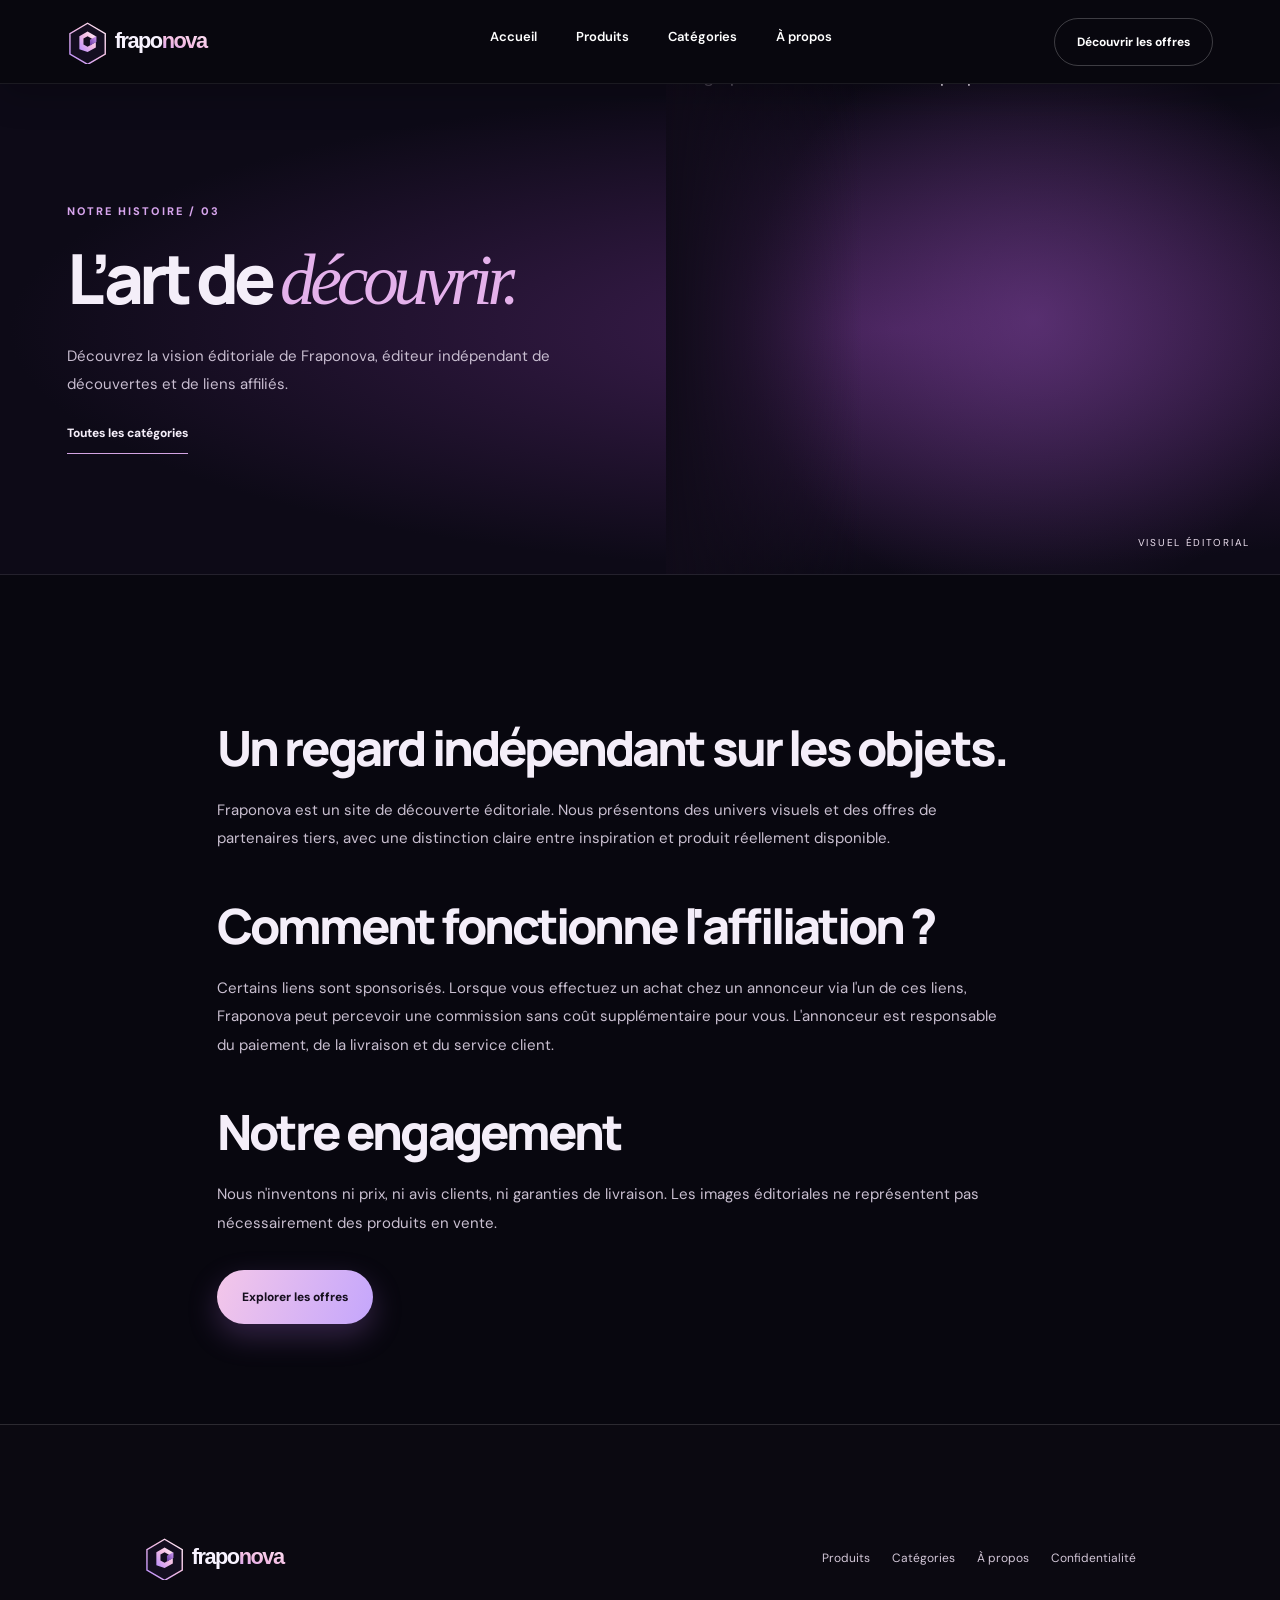
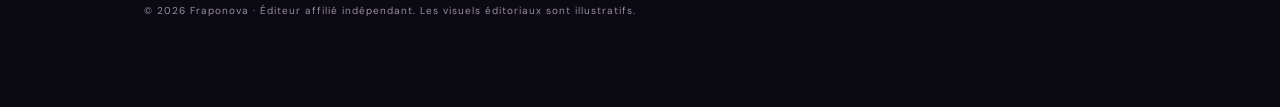
==== commit 14fcd7af: "brand: unify custom Fraponova logo across a-propos.html" ====
--- a/a-propos.html
+++ b/a-propos.html
@@ -1 +1 @@
-<!doctype html><html lang="fr"><head><meta charset="utf-8"><meta name="viewport" content="width=device-width,initial-scale=1"><meta name="theme-color" content="#08070f"><meta name="description" content="Découvrez la vision éditoriale de Fraponova, éditeur indépendant de découvertes et de liens affiliés."><title>À propos | Fraponova</title><link rel="canonical" href="https://fraponova.com/a-propos.html"><link rel="preconnect" href="https://fonts.googleapis.com"><link rel="preconnect" href="https://fonts.gstatic.com" crossorigin><link href="https://fonts.googleapis.com/css2?family=DM+Sans:wght@400;500;600;700&family=Manrope:wght@400;500;600;700;800&display=swap" rel="stylesheet"><link rel="stylesheet" href="/catalog-preview.css"><link rel="stylesheet" href="/site-pages.css"></head><body><a class="skip" href="#content">Aller au contenu</a><header class="site-header"><a class="brand" href="/">frapo<span>nova</span><span class="brand-dot">.</span></a><nav aria-label="Navigation principale"><a href="/">Accueil</a><a href="/produits.html">Produits</a><a href="/categories.html">Catégories</a><a href="/a-propos.html">À propos</a></nav><a class="header-cta" href="/produits.html">Découvrir les offres</a></header><main id="content"><section class="inner-hero"><div class="inner-hero-copy"><div class="page-kicker">NOTRE HISTOIRE / 03</div><h1>L’art de <em>découvrir.</em></h1><p>Découvrez la vision éditoriale de Fraponova, éditeur indépendant de découvertes et de liens affiliés.</p><a class="text-link" href="/categories.html">Toutes les catégories</a></div><div class="inner-hero-media"><img src="https://images.unsplash.com/photo-1505740420928-5e560c06d30e?auto=format&fit=crop&w=1200&q=85" alt="Photographie éditoriale illustrant À propos" fetchpriority="high"><span>VISUEL ÉDITORIAL</span></div></section><section class="inner-section prose"><h2>Un regard indépendant sur les objets.</h2><p>Fraponova est un site de découverte éditoriale. Nous présentons des univers visuels et des offres de partenaires tiers, avec une distinction claire entre inspiration et produit réellement disponible.</p><h2>Comment fonctionne l'affiliation ?</h2><p>Certains liens sont sponsorisés. Lorsque vous effectuez un achat chez un annonceur via l'un de ces liens, Fraponova peut percevoir une commission sans coût supplémentaire pour vous. L'annonceur est responsable du paiement, de la livraison et du service client.</p><h2>Notre engagement</h2><p>Nous n'inventons ni prix, ni avis clients, ni garanties de livraison. Les images éditoriales ne représentent pas nécessairement des produits en vente.</p><a class="page-button" href="/produits.html">Explorer les offres</a></section></main><footer class="page-footer"><div class="page-footer-inner"><a class="brand" href="/">frapo<span>nova</span><span class="brand-dot">.</span></a><nav aria-label="Navigation secondaire"><a href="/produits.html">Produits</a><a href="/categories.html">Catégories</a><a href="/a-propos.html">À propos</a><a href="/confidentialite.html">Confidentialité</a></nav><p>© 2026 Fraponova · Éditeur affilié indépendant. Les visuels éditoriaux sont illustratifs.</p></div></footer></body></html>+<!doctype html><html lang="fr"><head><meta charset="utf-8"><meta name="viewport" content="width=device-width,initial-scale=1"><meta name="theme-color" content="#08070f"><meta name="description" content="Découvrez la vision éditoriale de Fraponova, éditeur indépendant de découvertes et de liens affiliés."><title>À propos | Fraponova</title><link rel="canonical" href="https://fraponova.com/a-propos.html"><link rel="preconnect" href="https://fonts.googleapis.com"><link rel="preconnect" href="https://fonts.gstatic.com" crossorigin><link href="https://fonts.googleapis.com/css2?family=DM+Sans:wght@400;500;600;700&family=Manrope:wght@400;500;600;700;800&display=swap" rel="stylesheet"><link rel="icon" type="image/svg+xml" href="/brand-logo.svg"><link rel="stylesheet" href="/catalog-preview.css"><link rel="stylesheet" href="/site-pages.css"></head><body><a class="skip" href="#content">Aller au contenu</a><header class="site-header"><a class="brand brand-image" href="/" aria-label="Fraponova accueil"><img src="/brand-logo.svg" width="200" height="45" alt="Fraponova"></a><nav aria-label="Navigation principale"><a href="/">Accueil</a><a href="/produits.html">Produits</a><a href="/categories.html">Catégories</a><a href="/a-propos.html">À propos</a></nav><a class="header-cta" href="/produits.html">Découvrir les offres</a></header><main id="content"><section class="inner-hero"><div class="inner-hero-copy"><div class="page-kicker">NOTRE HISTOIRE / 03</div><h1>L’art de <em>découvrir.</em></h1><p>Découvrez la vision éditoriale de Fraponova, éditeur indépendant de découvertes et de liens affiliés.</p><a class="text-link" href="/categories.html">Toutes les catégories</a></div><div class="inner-hero-media"><img src="https://images.unsplash.com/photo-1505740420928-5e560c06d30e?auto=format&fit=crop&w=1200&q=85" alt="Photographie éditoriale illustrant À propos" fetchpriority="high"><span>VISUEL ÉDITORIAL</span></div></section><section class="inner-section prose"><h2>Un regard indépendant sur les objets.</h2><p>Fraponova est un site de découverte éditoriale. Nous présentons des univers visuels et des offres de partenaires tiers, avec une distinction claire entre inspiration et produit réellement disponible.</p><h2>Comment fonctionne l'affiliation ?</h2><p>Certains liens sont sponsorisés. Lorsque vous effectuez un achat chez un annonceur via l'un de ces liens, Fraponova peut percevoir une commission sans coût supplémentaire pour vous. L'annonceur est responsable du paiement, de la livraison et du service client.</p><h2>Notre engagement</h2><p>Nous n'inventons ni prix, ni avis clients, ni garanties de livraison. Les images éditoriales ne représentent pas nécessairement des produits en vente.</p><a class="page-button" href="/produits.html">Explorer les offres</a></section></main><footer class="page-footer"><div class="page-footer-inner"><a class="brand brand-image" href="/" aria-label="Fraponova accueil"><img src="/brand-logo.svg" width="200" height="45" alt="Fraponova"></a><nav aria-label="Navigation secondaire"><a href="/produits.html">Produits</a><a href="/categories.html">Catégories</a><a href="/a-propos.html">À propos</a><a href="/confidentialite.html">Confidentialité</a></nav><p>© 2026 Fraponova · Éditeur affilié indépendant. Les visuels éditoriaux sont illustratifs.</p></div></footer></body></html>
--- a/site-pages.css
+++ b/site-pages.css
@@ -0,0 +1,15 @@
+/* Fraponova / authored page system — multi-page editorial storefront */
+:root{color-scheme:dark}html{scroll-behavior:smooth}body{background:#08070f;color:#f4eef9}a{color:inherit}main{min-height:55vh}.site-header{position:sticky;top:0;z-index:90}.site-header nav a:first-child{border-bottom:0}.site-header nav a:hover{color:#dcb7fb}
+.inner-hero{display:grid;grid-template-columns:52% 48%;min-height:490px;overflow:hidden;position:relative;background:radial-gradient(ellipse at 70% 50%,#3e1e51,#0d0a17 70%);border-bottom:1px solid #ffffff18}
+.inner-hero-copy{display:flex;flex-direction:column;align-items:flex-start;justify-content:center;padding:70px 8% 70px 10%;z-index:2}.page-kicker{color:#d7a5ed;letter-spacing:.19em;font-size:11px;font-weight:800}.inner-hero h1{font:800 clamp(49px,5.4vw,86px)/1.05 Manrope,sans-serif;letter-spacing:-.075em;margin:22px 0}.inner-hero h1 em{font:400 italic 1.03em Georgia,serif;color:#e4b1eb}.inner-hero-copy>p{font-size:15px;line-height:1.85;max-width:560px;color:#c8bdd0}.text-link{font-size:12px;font-weight:800;border-bottom:1px solid #d3a4e3;padding:12px 0}.inner-hero-media{position:relative;min-height:490px;overflow:hidden;perspective:900px}.inner-hero-media:before{content:"";position:absolute;inset:0;background:linear-gradient(90deg,#100b19 0%,transparent 32%),radial-gradient(circle at 60% 48%,#9b57c055,transparent 65%);z-index:2;pointer-events:none}.inner-hero-media img{width:100%;height:100%;position:absolute;inset:0;object-fit:cover;transform:scale(1.08);animation:cinematicPan 14s ease-in-out infinite alternate;filter:saturate(.92) contrast(1.08)}.inner-hero-media>span{position:absolute;bottom:25px;right:30px;z-index:3;font-size:10px;letter-spacing:.17em;color:#eee1f0}
+.inner-section{padding:100px 6%;max-width:1600px;margin:auto}.inner-section-head{max-width:760px;margin-bottom:45px}.inner-section-head>span{font-size:11px;letter-spacing:.2em;color:#b88fda;font-weight:800}.inner-section h2,.inner-cta h2{font:800 clamp(32px,3.8vw,58px)/1.15 Manrope,sans-serif;letter-spacing:-.06em;margin:20px 0}.inner-section-head p,.prose p,.offer-feature p,.product-detail p{font-size:15px;line-height:1.9;color:#c9bfd0}
+.category-card-grid{display:grid;grid-template-columns:repeat(3,minmax(0,1fr));gap:23px}.category-card{display:block;position:relative;overflow:hidden;border-radius:22px;background:#22152c;border:1px solid #ffffff25;min-height:370px;isolation:isolate;box-shadow:0 18px 40px #0006;transition:transform .4s,box-shadow .4s}.category-card:hover{transform:translateY(-8px);box-shadow:0 27px 60px #000a,0 0 30px #ac7fe526}.category-card img{position:absolute;inset:0;width:100%;height:100%;object-fit:cover;transform:scale(1.08);transition:transform 1.1s cubic-bezier(.2,.7,.2,1),filter 1.1s;filter:brightness(.82) saturate(.8)}.category-card:hover img{transform:scale(1.22) translateY(-2%);filter:brightness(1.02) saturate(1.08)}.category-card:after{content:"";position:absolute;inset:0;background:linear-gradient(0deg,#08050de8,transparent 75%);z-index:0}.category-card-body{position:absolute;bottom:27px;left:27px;right:27px;z-index:2;display:flex;flex-direction:column;gap:9px}.category-card-body small{color:#e4b8ef;font-size:10px;letter-spacing:.18em}.category-card-body strong{font:800 30px/1.15 Manrope,sans-serif;letter-spacing:-.06em}.category-card-body>span{font-size:12px;color:#e6d9ea}.inner-cta{background:radial-gradient(ellipse at 50% 20%,#3b2050,#130d1d);text-align:center;padding:90px 20px}.page-button{display:inline-flex;align-items:center;justify-content:center;border-radius:100px;background:linear-gradient(110deg,#f4c7e9,#c4a6fc);color:#150e1e;font-weight:800;font-size:12px;padding:19px 25px;margin-top:18px;box-shadow:0 12px 30px #b679ed40;transition:transform .25s}.page-button:hover{transform:translateY(-4px)}.offer-feature{border-radius:25px;min-height:270px;background:radial-gradient(ellipse at 90% 20%,#512b63,#201429 70%);border:1px solid #ffffff2b;padding:50px;display:flex;align-items:center}.offer-feature>div{max-width:690px}.offer-feature h3{font:800 clamp(28px,3vw,44px)/1.15 Manrope,sans-serif;letter-spacing:-.06em;margin:15px 0}.related-head{margin-top:75px}.prose{max-width:1000px}.prose h2{margin-top:45px}.prose p{max-width:790px}.product-detail{display:grid;grid-template-columns:1.5fr 1fr;gap:65px}.product-detail>div>p{max-width:720px}.detail-aside{align-self:start;border:1px solid #ffffff2d;border-radius:20px;background:#1c1426;padding:35px}.detail-aside h3{font-size:23px}.detail-aside p{font-size:13px;border-bottom:1px solid #ffffff16;padding-bottom:13px}.detail-aside a,.product-note a{text-decoration:underline;text-underline-offset:4px}.product-note{font-size:12px!important;color:#ac9eb9!important;margin-top:22px!important}
+.page-footer{border-top:1px solid #ffffff22;background:#0b0911}.page-footer-inner{max-width:1500px;margin:auto;padding:55px 6%;display:flex;align-items:center;flex-wrap:wrap;gap:24px;justify-content:space-between}.page-footer nav{display:flex;gap:22px;flex-wrap:wrap}.page-footer nav a{font-size:12px;color:#d3c7d8}.page-footer p{width:100%;font-size:10px;letter-spacing:.1em;color:#998da4}
+@keyframes cinematicPan{0%{transform:scale(1.07) translate3d(-1%,0,0)}100%{transform:scale(1.18) translate3d(2%,-2%,0)}}
+@media(max-width:900px){.inner-hero{grid-template-columns:1fr}.inner-hero-copy{padding:70px 7%}.inner-hero-media{min-height:340px}.category-card-grid{grid-template-columns:repeat(2,minmax(0,1fr))}.product-detail{grid-template-columns:1fr}.inner-section{padding:75px 6%}}
+@media(max-width:600px){.inner-hero-copy{padding:60px 6%}.inner-hero h1{font-size:clamp(47px,11vw,66px)}.inner-hero-media{min-height:260px}.inner-section{padding:65px 5%}.category-card-grid{grid-template-columns:1fr}.category-card{min-height:340px}.offer-feature{padding:28px;min-height:250px}.page-footer-inner{padding:45px 6%}.site-header nav{display:none}.site-header .header-cta{padding:12px;font-size:11px}}
+@media(prefers-reduced-motion:reduce){.inner-hero-media img{animation:none}.category-card img,.category-card,.page-button{transition:none}}
+/* Home cinematic motion: subtle physical lighting and slow camera drift */
+.signature-visual:after{animation:ambientGlow 9s ease-in-out infinite alternate;pointer-events:none}.signature-visual .phone-photo{animation:floatDevice 7s ease-in-out infinite alternate}.signature-visual .front-phone{animation-duration:8s;animation-delay:-3s}.signature-visual .phone-photo img{transform:scale(1.08);transition:transform 1s ease,filter 1s ease;filter:saturate(.94) contrast(1.09)}.signature-visual:hover .phone-photo img{transform:scale(1.16);filter:saturate(1.15) contrast(1.15)}.featured-photo img{transform:scale(1.08);animation:cinematicPan 13s ease-in-out infinite alternate}.featured-product:nth-child(2) .featured-photo img{animation-delay:-4s}.featured-product:nth-child(3) .featured-photo img{animation-delay:-7s}.featured-product:nth-child(4) .featured-photo img{animation-delay:-9s}.featured-product:hover .featured-photo img{animation-play-state:paused;transform:scale(1.2)}.featured-photo:after{background:linear-gradient(0deg,#130d1e 0%,transparent 50%)}.featured-detail a{display:none}.visual-label,.visual-ring,.feature-arrows{display:none!important}.signature-ticker span{display:none}.signature-ticker>div{word-spacing:25px}.signature-ticker{border-color:#ffffff1c}
+@keyframes ambientGlow{from{opacity:.65;filter:hue-rotate(-9deg)}to{opacity:1;filter:hue-rotate(9deg)}}@keyframes floatDevice{from{translate:0 0}to{translate:0 -13px}}
+@media(prefers-reduced-motion:reduce){.signature-visual:after,.signature-visual .phone-photo,.featured-photo img{animation:none}}
